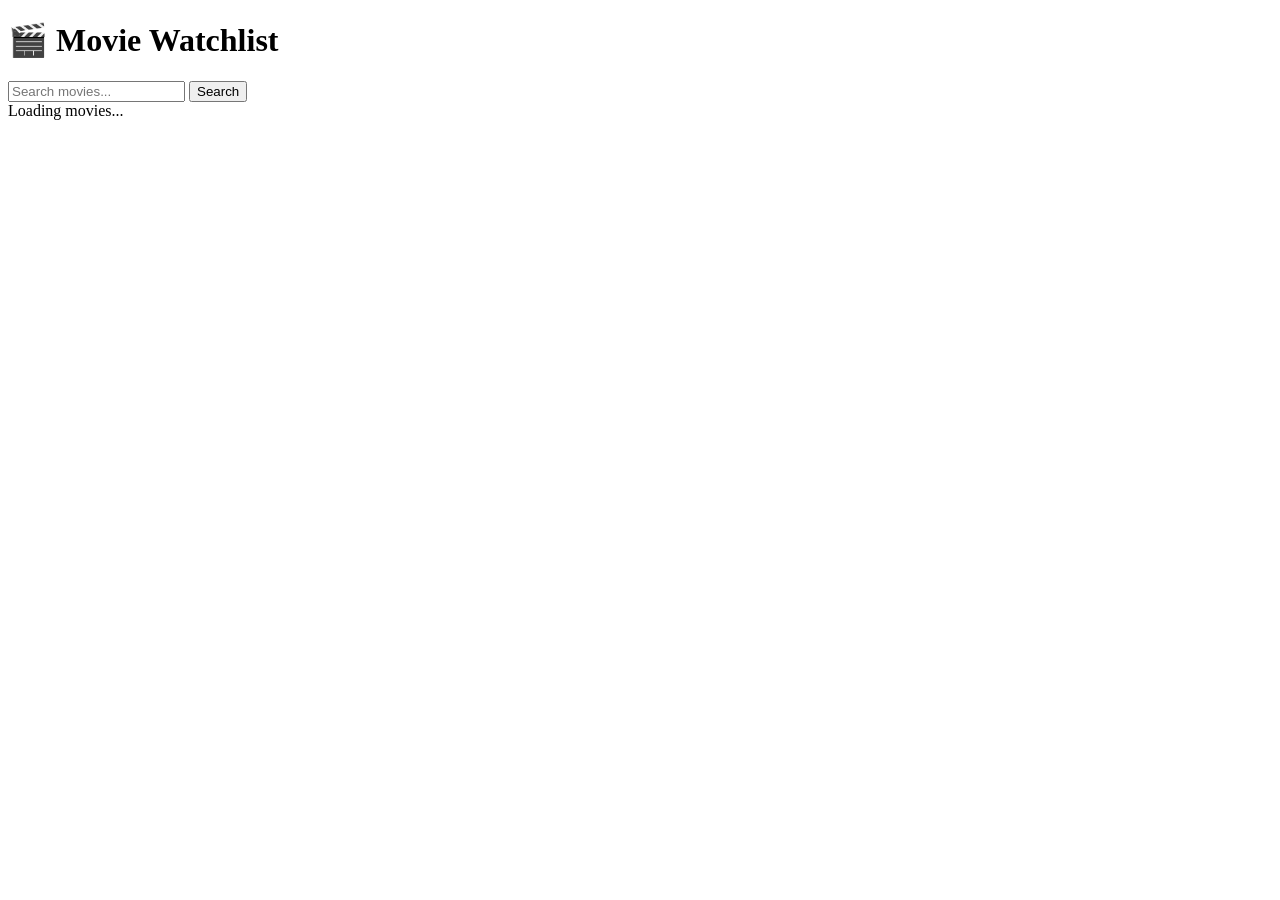
==== index.html @ 7f66b168 "milestone-2" ====
<!DOCTYPE html>
<html lang="en">
<head>
    <meta charset="UTF-8">
    <meta name="viewport" content="width=device-width, initial-scale=1.0">
    <title>Document</title>
    <link href="style.css" rel="stylesheet">
</head>
<body>
    <div class="container">
    
    <h1>🎬 Movie Watchlist</h1>

    <div class="search-box">
        <input 
            type="text" 
            id="searchInput" 
            placeholder="Search movies..."
        />
        <button id="searchBtn">Search</button>
    </div>

    <div id="loading" class="loading hidden">
        Loading movies...
    </div>

    <div id="movies" class="movies"></div>

</div>
    <script src="./script.js"></script>
</body>
</html>
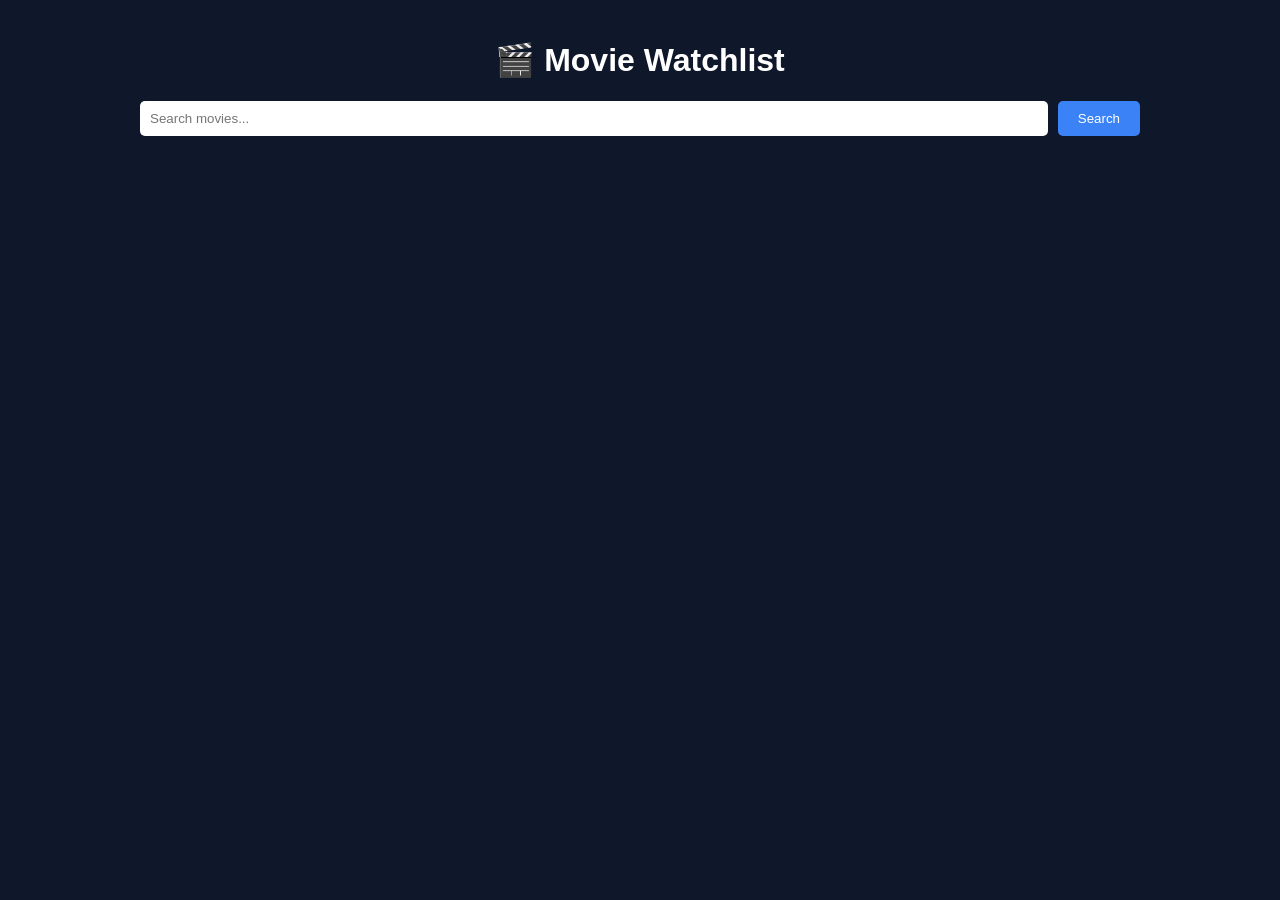
==== commit 64ec553e: "milestone-2-progress" ====
--- a/index.html
+++ b/index.html
@@ -27,6 +27,9 @@
     <div id="movies" class="movies"></div>
 
 </div>
-    <script src="./script.js"></script>
+<script src="config.js"></script>
+<script src="script.js"></script>
+
+<script src="./script.js"></script>
 </body>
 </html>
--- a/style.css
+++ b/style.css
@@ -0,0 +1,62 @@
+body {
+font-family: Arial, sans-serif;
+background: #0f172a;
+color: white;
+margin: 0;
+padding: 0;
+}
+
+.container {
+max-width: 1000px;
+margin: auto;
+padding: 20px;
+}
+h1 {
+text-align: center;
+}
+
+.search-box {
+display: flex;
+gap: 10px;
+margin-bottom: 20px;
+}
+input {
+flex: 1;
+padding: 10px;
+border-radius: 5px;
+border: none;
+}
+
+button {
+padding: 10px 20px;
+background: #3b82f6;
+color: white;
+border: none;
+border-radius: 5px;
+cursor: pointer;
+}
+.movies {
+display: grid;
+grid-template-columns: repeat(auto-fill,minmax(200px,1fr));
+gap: 20px;
+}
+
+.movie-card {
+background: #1e293b;
+padding: 10px;
+border-radius: 10px;
+}
+
+.movie-card img {
+width: 100%;
+border-radius: 5px;
+}
+
+.loading {
+text-align: center;
+font-size: 20px;
+}
+
+.hidden {
+display: none;
+}
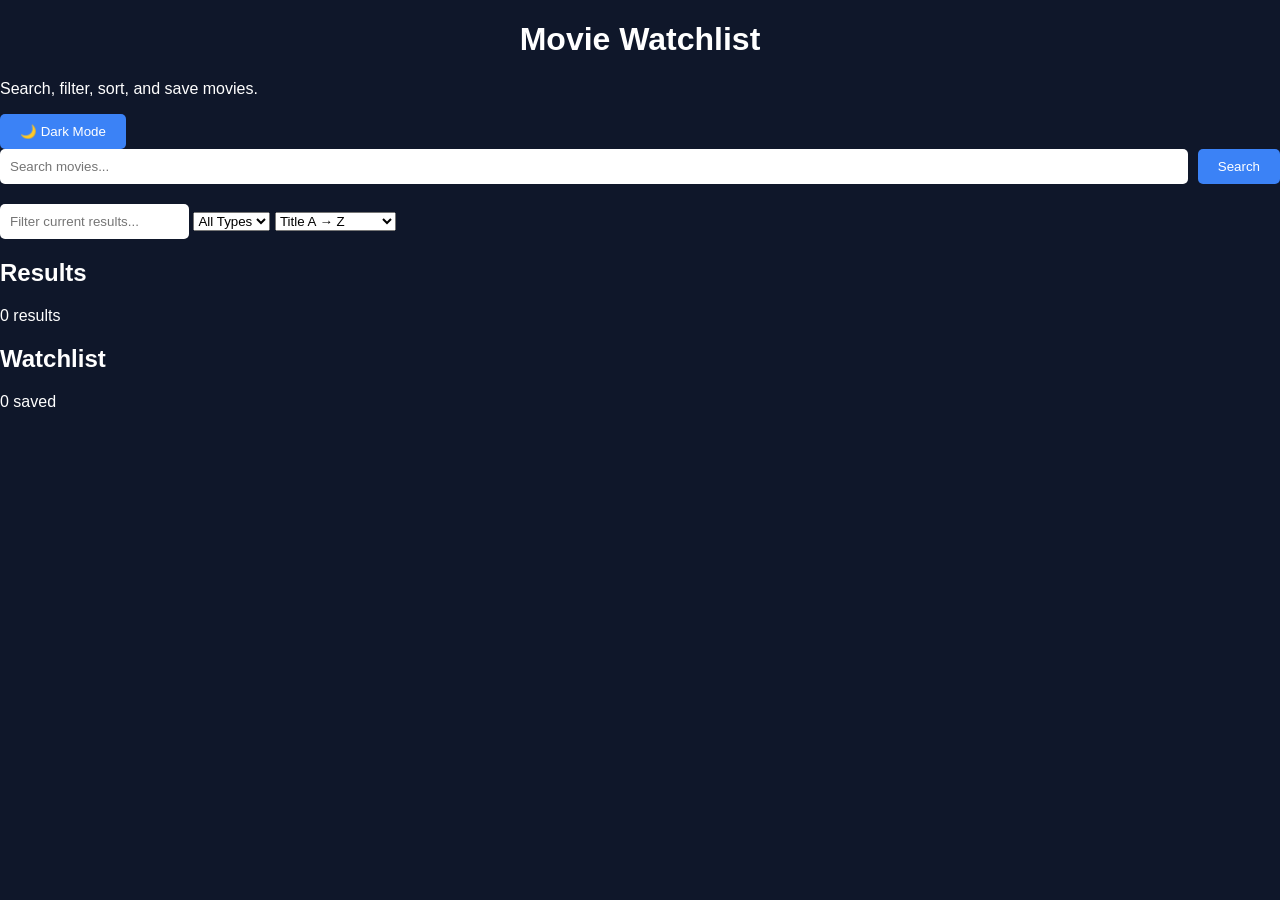
==== commit 828ef2a8: "Updated full HTML layout and modal fix" ====
--- a/index.html
+++ b/index.html
@@ -1,35 +1,142 @@
 <!DOCTYPE html>
 <html lang="en">
 <head>
-    <meta charset="UTF-8">
-    <meta name="viewport" content="width=device-width, initial-scale=1.0">
-    <title>Document</title>
-    <link href="style.css" rel="stylesheet">
+<meta charset="UTF-8" />
+<meta name="viewport" content="width=device-width, initial-scale=1.0" />
+<title>Movie Watchlist</title>
+<link rel="stylesheet" href="style.css" />
 </head>
+
 <body>
-    <div class="container">
-    
-    <h1>🎬 Movie Watchlist</h1>
 
-    <div class="search-box">
-        <input 
-            type="text" 
-            id="searchInput" 
-            placeholder="Search movies..."
-        />
-        <button id="searchBtn">Search</button>
-    </div>
+<div class="app">
 
-    <div id="loading" class="loading hidden">
-        Loading movies...
-    </div>
+<header class="topbar">
+<div>
+<h1>Movie Watchlist</h1>
+<p>Search, filter, sort, and save movies.</p>
+</div>
 
-    <div id="movies" class="movies"></div>
+<button id="themeToggle" class="ghost-btn">
+🌙 Dark Mode
+</button>
+
+</header>
+
+<section class="controls">
+
+<form id="searchForm" class="search-box">
+
+<input
+type="text"
+id="searchInput"
+placeholder="Search movies..."
+autocomplete="off"
+/>
+
+<button type="submit">
+Search
+</button>
+
+</form>
+
+<div class="filters">
+
+<input
+type="text"
+id="keywordFilter"
+placeholder="Filter current results..."
+autocomplete="off"
+/>
+
+<select id="typeFilter">
+
+<option value="all">All Types</option>
+<option value="movie">Movies</option>
+<option value="series">Series</option>
+<option value="episode">Episodes</option>
+
+</select>
+
+<select id="sortBy">
+
+<option value="title-asc">
+Title A → Z
+</option>
+
+<option value="title-desc">
+Title Z → A
+</option>
+
+<option value="year-asc">
+Year Old → New
+</option>
+
+<option value="year-desc">
+Year New → Old
+</option>
+
+</select>
 
 </div>
-<script src="config.js"></script>
+
+</section>
+
+<section class="section">
+
+<div class="section-head">
+
+<h2>Results</h2>
+
+<span id="resultCount">
+0 results
+</span>
+
+</div>
+
+<div id="loading" class="loading hidden">
+Loading movies...
+</div>
+
+<div id="movies" class="movies"></div>
+
+</section>
+
+<section class="section">
+
+<div class="section-head">
+
+<h2>Watchlist</h2>
+
+<span id="watchlistCount">
+0 saved
+</span>
+
+</div>
+
+<div id="watchlist" class="movies"></div>
+
+</section>
+
+</div>
+
+
+<div id="modal" class="modal hidden">
+
+<div class="modal-card">
+
+<button id="closeModal" class="close-btn">
+×
+</button>
+
+<div id="modalBody"></div>
+
+</div>
+
+</div>
+
 <script src="script.js"></script>
 
-<script src="./script.js"></script>
 </body>
-</html>+
+</html>
--- a/style.css
+++ b/style.css
@@ -59,4 +59,99 @@
 
 .hidden {
 display: none;
-}+}
+.movie-card {
+  background: linear-gradient(145deg, #0f172a, #020617);
+  border-radius: 18px;
+  overflow: hidden;
+  height: 420px;
+  display: flex;
+  flex-direction: column;
+  justify-content: center;
+  align-items: center;
+  position: relative;
+  transition: 0.3s ease;
+}
+.movie-card:hover {
+  transform: translateY(-8px);
+  box-shadow: 0 20px 40px rgba(0,0,0,0.5);
+}
+
+.movie-card img {
+  width: 100%;
+  height: 280px;
+  object-fit: cover;
+}
+
+.movie-card img[src="N/A"],
+.movie-card img:not([src]) {
+  display: none;
+}
+.movie-info {
+  text-align: center;
+  padding: 20px;
+}
+
+.movie-info h3 {
+  font-size: 22px;
+  font-weight: 600;
+  line-height: 1.4;
+  background: linear-gradient(90deg,#22c55e,#06b6d4);
+  -webkit-background-clip: text;
+  -webkit-text-fill-color: transparent;
+}
+.movie-info p {
+  margin-top: 10px;
+  font-size: 16px;
+  color: #94a3b8;
+}
+
+/* When no image */
+.movie-card.no-image {
+  justify-content: center;
+  align-items: center;
+}
+
+.movie-card.no-image .movie-info h3 {
+  font-size: 26px;
+}
+.movie-card {
+background: linear-gradient(145deg,#020617,#020617);
+border-radius:20px;
+height:420px;
+display:flex;
+flex-direction:column;
+overflow:hidden;
+position:relative;
+}
+
+.movie-card img {
+width:100%;
+height:260px;
+object-fit:cover;
+}
+.movie-info {
+padding:20px;
+text-align:center;
+}
+
+.no-image {
+justify-content:center;
+align-items:center;
+}
+
+.no-image .movie-info {
+padding:0;
+}
+.no-image h3 {
+font-size:28px;
+font-weight:600;
+background: linear-gradient(90deg,#22c55e,#06b6d4);
+-webkit-background-clip:text;
+-webkit-text-fill-color:transparent;
+}
+
+.no-image p {
+margin-top:10px;
+color:#94a3b8;
+}
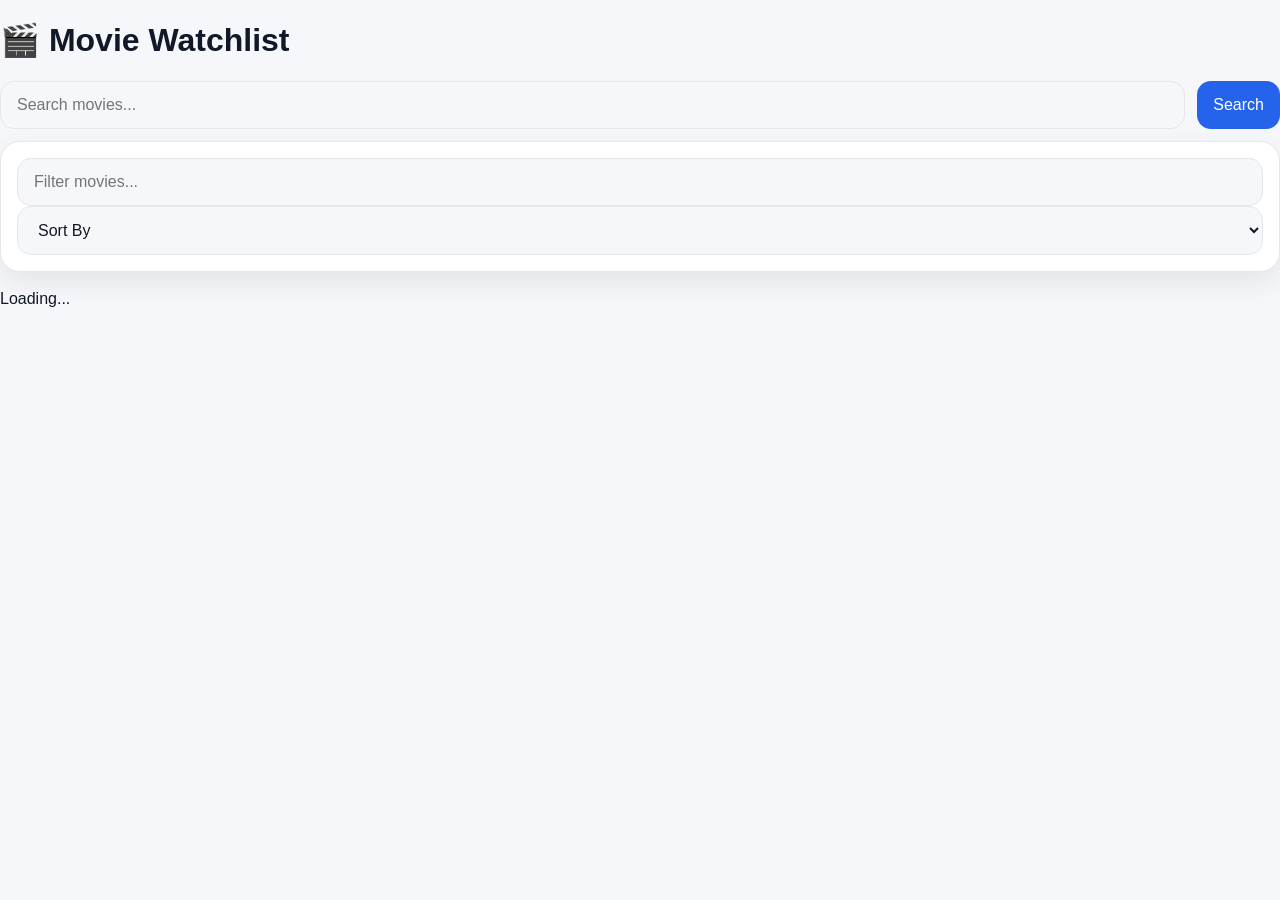
==== commit 987390a6: "Update index.html" ====
--- a/index.html
+++ b/index.html
@@ -1,142 +1,38 @@
 <!DOCTYPE html>
 <html lang="en">
 <head>
-<meta charset="UTF-8" />
-<meta name="viewport" content="width=device-width, initial-scale=1.0" />
+<meta charset="UTF-8">
+<meta name="viewport" content="width=device-width, initial-scale=1.0">
 <title>Movie Watchlist</title>
-<link rel="stylesheet" href="style.css" />
+<link rel="stylesheet" href="style.css">
 </head>
 
 <body>
 
-<div class="app">
+<h1>🎬 Movie Watchlist</h1>
 
-<header class="topbar">
-<div>
-<h1>Movie Watchlist</h1>
-<p>Search, filter, sort, and save movies.</p>
+<div class="search-box">
+<input type="text" id="searchInput" placeholder="Search movies...">
+<button id="searchBtn">Search</button>
 </div>
 
-<button id="themeToggle" class="ghost-btn">
-🌙 Dark Mode
-</button>
-
-</header>
-
-<section class="controls">
-
-<form id="searchForm" class="search-box">
-
-<input
-type="text"
-id="searchInput"
-placeholder="Search movies..."
-autocomplete="off"
-/>
-
-<button type="submit">
-Search
-</button>
-
-</form>
-
-<div class="filters">
-
-<input
-type="text"
-id="keywordFilter"
-placeholder="Filter current results..."
-autocomplete="off"
-/>
-
-<select id="typeFilter">
-
-<option value="all">All Types</option>
-<option value="movie">Movies</option>
-<option value="series">Series</option>
-<option value="episode">Episodes</option>
-
-</select>
+<div class="controls">
+<input type="text" id="keywordFilter" placeholder="Filter movies...">
 
 <select id="sortBy">
-
-<option value="title-asc">
-Title A → Z
-</option>
-
-<option value="title-desc">
-Title Z → A
-</option>
-
-<option value="year-asc">
-Year Old → New
-</option>
-
-<option value="year-desc">
-Year New → Old
-</option>
-
+<option value="">Sort By</option>
+<option value="title-asc">Title A-Z</option>
+<option value="title-desc">Title Z-A</option>
+<option value="year-asc">Year Old-New</option>
+<option value="year-desc">Year New-Old</option>
 </select>
-
 </div>
 
-</section>
+<div id="loading" class="hidden">Loading...</div>
 
-<section class="section">
-
-<div class="section-head">
-
-<h2>Results</h2>
-
-<span id="resultCount">
-0 results
-</span>
-
-</div>
-
-<div id="loading" class="loading hidden">
-Loading movies...
-</div>
-
-<div id="movies" class="movies"></div>
-
-</section>
-
-<section class="section">
-
-<div class="section-head">
-
-<h2>Watchlist</h2>
-
-<span id="watchlistCount">
-0 saved
-</span>
-
-</div>
-
-<div id="watchlist" class="movies"></div>
-
-</section>
-
-</div>
-
-
-<div id="modal" class="modal hidden">
-
-<div class="modal-card">
-
-<button id="closeModal" class="close-btn">
-×
-</button>
-
-<div id="modalBody"></div>
-
-</div>
-
-</div>
+<div id="movies"></div>
 
 <script src="script.js"></script>
 
 </body>
-
 </html>
--- a/style.css
+++ b/style.css
@@ -1,157 +1,269 @@
+:root {
+  --bg: #f5f7fb;
+  --panel: #ffffff;
+  --text: #111827;
+  --muted: #6b7280;
+  --border: #e5e7eb;
+  --primary: #2563eb;
+  --primary-hover: #1d4ed8;
+  --shadow: 0 10px 30px rgba(0, 0, 0, 0.08);
+}
+
+:root[data-theme="dark"] {
+  --bg: #0f172a;
+  --panel: #111827;
+  --text: #f9fafb;
+  --muted: #9ca3af;
+  --border: #243041;
+  --primary: #60a5fa;
+  --primary-hover: #3b82f6;
+  --shadow: 0 10px 30px rgba(0, 0, 0, 0.25);
+}
+* {
+box-sizing: border-box;
+}
+
 body {
-font-family: Arial, sans-serif;
-background: #0f172a;
+margin: 0;
+font-family: Arial, Helvetica, sans-serif;
+background: var(--bg);
+color: var(--text);
+}
+
+.app {
+width: min(1180px, calc(100% - 32px));
+margin: 24px auto 40px;
+}
+.topbar,
+.controls,
+.section {
+background: var(--panel);
+border: 1px solid var(--border);
+border-radius: 20px;
+box-shadow: var(--shadow);
+}
+
+.topbar {
+display: flex;
+justify-content: space-between;
+gap: 16px;
+align-items: center;
+padding: 20px;
+margin-bottom: 18px;
+}
+
+.topbar h1 {
+margin: 0 0 6px;
+font-size: 2rem;
+}
+
+.topbar p {
+margin: 0;
+color: var(--muted);
+}
+.controls {
+padding: 16px;
+margin-bottom: 18px;
+}
+
+.search-box,
+.filters {
+display: grid;
+gap: 12px;
+}
+
+.search-box {
+grid-template-columns: 1fr auto;
+margin-bottom: 12px;
+}
+
+.filters {
+grid-template-columns: repeat(3, minmax(0, 1fr));
+}
+input,
+select,
+button {
+font: inherit;
+}
+
+input,
+select {
+width: 100%;
+padding: 14px 16px;
+border-radius: 14px;
+border: 1px solid var(--border);
+background: var(--bg);
+color: var(--text);
+outline: none;
+}
+
+button {
+border: none;
+border-radius: 14px;
+padding: 14px 16px;
+cursor: pointer;
+transition: 0.2s ease;
+}
+
+button:hover {
+transform: translateY(-1px);
+}
+.search-box button,
+.primary-btn {
+background: var(--primary);
 color: white;
+}
+
+.search-box button:hover,
+.primary-btn:hover {
+background: var(--primary-hover);
+}
+
+.ghost-btn,
+.icon-btn {
+background: transparent;
+border: 1px solid var(--border);
+color: var(--text);
+}
+.section {
+padding: 18px;
+margin-bottom: 18px;
+}
+
+.section-head {
+display: flex;
+justify-content: space-between;
+align-items: center;
+gap: 12px;
+margin-bottom: 14px;
+}
+
+.section-head h2 {
 margin: 0;
-padding: 0;
-}
-
-.container {
-max-width: 1000px;
-margin: auto;
+}
+
+.section-head span {
+color: var(--muted);
+}
+
+.loading,
+.empty-state {
+color: var(--muted);
+padding: 18px 4px;
+}
+
+.movies {
+display: grid;
+grid-template-columns: repeat(auto-fit, minmax(220px, 1fr));
+gap: 16px;
+}
+
+.movie-card {
+overflow: hidden;
+border-radius: 18px;
+border: 1px solid var(--border);
+background: var(--panel);
+}
+
+.movie-poster {
+width: 100%;
+aspect-ratio: 2 / 3;
+object-fit: cover;
+display: block;
+background: var(--bg);
+}
+
+.movie-card__body {
+padding: 14px;
+}
+
+.movie-card__body h3 {
+margin: 0 0 8px;
+font-size: 1.05rem;
+}
+
+.movie-card__body p {
+margin: 0 0 12px;
+color: var(--muted);
+}
+
+.movie-actions {
+display: grid;
+gap: 10px;
+}
+
+.icon-btn,
+.primary-btn {
+width: 100%;
+}
+.modal {
+position: fixed;
+top: 0;
+left: 0;
+right: 0;
+bottom: 0;
+background: rgba(0,0,0,0.6);
+display: flex;
+align-items: center;
+justify-content: center;
+z-index: 1000;
+}
+
+.modal.hidden {
+display: none;
+}
+
+.modal-card {
+position: relative;
+width: min(900px, 100%);
+background: var(--panel);
+color: var(--text);
+border-radius: 20px;
 padding: 20px;
-}
-h1 {
-text-align: center;
-}
-
-.search-box {
-display: flex;
-gap: 10px;
-margin-bottom: 20px;
-}
-input {
-flex: 1;
-padding: 10px;
-border-radius: 5px;
-border: none;
-}
-
-button {
-padding: 10px 20px;
-background: #3b82f6;
-color: white;
-border: none;
-border-radius: 5px;
-cursor: pointer;
-}
-.movies {
-display: grid;
-grid-template-columns: repeat(auto-fill,minmax(200px,1fr));
+box-shadow: var(--shadow);
+border: 1px solid var(--border);
+}
+
+.close-btn {
+position: absolute;
+top: 12px;
+right: 12px;
+width: 40px;
+height: 40px;
+border-radius: 50%;
+background: var(--bg);
+color: var(--text);
+font-size: 1.4rem;
+}
+
+.modal-grid {
+display: grid;
+grid-template-columns: 240px 1fr;
 gap: 20px;
-}
-
-.movie-card {
-background: #1e293b;
-padding: 10px;
-border-radius: 10px;
-}
-
-.movie-card img {
-width: 100%;
-border-radius: 5px;
-}
-
-.loading {
-text-align: center;
-font-size: 20px;
-}
-
-.hidden {
-display: none;
-}
-.movie-card {
-  background: linear-gradient(145deg, #0f172a, #020617);
-  border-radius: 18px;
-  overflow: hidden;
-  height: 420px;
-  display: flex;
-  flex-direction: column;
-  justify-content: center;
-  align-items: center;
-  position: relative;
-  transition: 0.3s ease;
-}
-.movie-card:hover {
-  transform: translateY(-8px);
-  box-shadow: 0 20px 40px rgba(0,0,0,0.5);
-}
-
-.movie-card img {
-  width: 100%;
-  height: 280px;
-  object-fit: cover;
-}
-
-.movie-card img[src="N/A"],
-.movie-card img:not([src]) {
-  display: none;
-}
-.movie-info {
-  text-align: center;
-  padding: 20px;
-}
-
-.movie-info h3 {
-  font-size: 22px;
-  font-weight: 600;
-  line-height: 1.4;
-  background: linear-gradient(90deg,#22c55e,#06b6d4);
-  -webkit-background-clip: text;
-  -webkit-text-fill-color: transparent;
-}
-.movie-info p {
-  margin-top: 10px;
-  font-size: 16px;
-  color: #94a3b8;
-}
-
-/* When no image */
-.movie-card.no-image {
-  justify-content: center;
-  align-items: center;
-}
-
-.movie-card.no-image .movie-info h3 {
-  font-size: 26px;
-}
-.movie-card {
-background: linear-gradient(145deg,#020617,#020617);
-border-radius:20px;
-height:420px;
-display:flex;
-flex-direction:column;
-overflow:hidden;
-position:relative;
-}
-
-.movie-card img {
-width:100%;
-height:260px;
-object-fit:cover;
-}
-.movie-info {
-padding:20px;
-text-align:center;
-}
-
-.no-image {
-justify-content:center;
-align-items:center;
-}
-
-.no-image .movie-info {
-padding:0;
-}
-.no-image h3 {
-font-size:28px;
-font-weight:600;
-background: linear-gradient(90deg,#22c55e,#06b6d4);
--webkit-background-clip:text;
--webkit-text-fill-color:transparent;
-}
-
-.no-image p {
-margin-top:10px;
-color:#94a3b8;
-}
+align-items: start;
+}
+
+.modal-grid img {
+width: 100%;
+border-radius: 16px;
+}
+
+.plot {
+color: var(--muted);
+line-height: 1.6;
+}
+@media (max-width: 760px) {
+
+.topbar,
+.search-box,
+.filters,
+.modal-grid {
+grid-template-columns: 1fr;
+display: grid;
+}
+
+.topbar {
+justify-content: stretch;
+}
+
+}
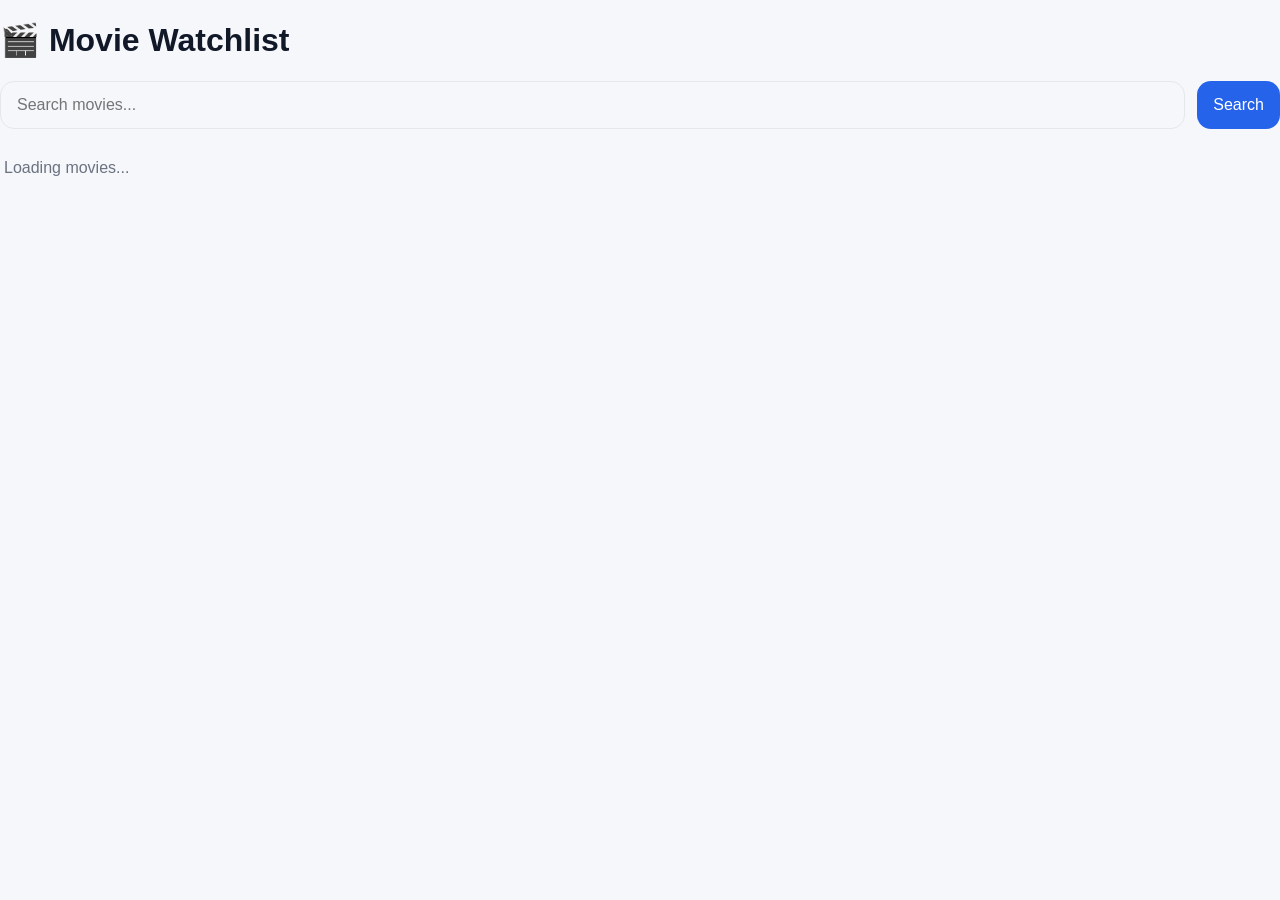
==== commit 4faeac46: "updated html" ====
--- a/index.html
+++ b/index.html
@@ -1,38 +1,35 @@
 <!DOCTYPE html>
 <html lang="en">
 <head>
-<meta charset="UTF-8">
-<meta name="viewport" content="width=device-width, initial-scale=1.0">
-<title>Movie Watchlist</title>
-<link rel="stylesheet" href="style.css">
+    <meta charset="UTF-8">
+    <meta name="viewport" content="width=device-width, initial-scale=1.0">
+    <title>Document</title>
+    <link href="style.css" rel="stylesheet">
 </head>
 
 <body>
+    <div class="container">
+    
+    <h1>🎬 Movie Watchlist</h1>
 
-<h1>🎬 Movie Watchlist</h1>
+    <div class="search-box">
+        <input 
+            type="text" 
+            id="searchInput" 
+            placeholder="Search movies..."
+        />
+        <button id="searchBtn">Search</button>
+    </div>
 
-<div class="search-box">
-<input type="text" id="searchInput" placeholder="Search movies...">
-<button id="searchBtn">Search</button>
+    <div id="loading" class="loading hidden">
+        Loading movies...
+    </div>
+
+    <div id="movies" class="movies"></div>
+
 </div>
 
-<div class="controls">
-<input type="text" id="keywordFilter" placeholder="Filter movies...">
+<script src="./script.js"></script>
+</body>
 
-<select id="sortBy">
-<option value="">Sort By</option>
-<option value="title-asc">Title A-Z</option>
-<option value="title-desc">Title Z-A</option>
-<option value="year-asc">Year Old-New</option>
-<option value="year-desc">Year New-Old</option>
-</select>
-</div>
-
-<div id="loading" class="hidden">Loading...</div>
-
-<div id="movies"></div>
-
-<script src="script.js"></script>
-
-</body>
 </html>
--- a/style.css
+++ b/style.css
@@ -212,58 +212,73 @@
 .modal.hidden {
 display: none;
 }
-
-.modal-card {
-position: relative;
-width: min(900px, 100%);
-background: var(--panel);
-color: var(--text);
-border-radius: 20px;
-padding: 20px;
-box-shadow: var(--shadow);
-border: 1px solid var(--border);
-}
-
-.close-btn {
-position: absolute;
-top: 12px;
-right: 12px;
-width: 40px;
-height: 40px;
-border-radius: 50%;
-background: var(--bg);
-color: var(--text);
-font-size: 1.4rem;
-}
-
-.modal-grid {
-display: grid;
-grid-template-columns: 240px 1fr;
-gap: 20px;
-align-items: start;
-}
-
-.modal-grid img {
-width: 100%;
-border-radius: 16px;
-}
-
-.plot {
-color: var(--muted);
-line-height: 1.6;
-}
-@media (max-width: 760px) {
-
-.topbar,
-.search-box,
-.filters,
-.modal-grid {
-grid-template-columns: 1fr;
-display: grid;
-}
-
-.topbar {
-justify-content: stretch;
-}
-
-}
+.movie-info {
+  text-align: center;
+  padding: 20px;
+}
+
+.movie-info h3 {
+  font-size: 22px;
+  font-weight: 600;
+  line-height: 1.4;
+  background: linear-gradient(90deg,#22c55e,#06b6d4);
+  -webkit-background-clip: text;
+  -webkit-text-fill-color: transparent;
+}
+.movie-info p {
+  margin-top: 10px;
+  font-size: 16px;
+  color: #94a3b8;
+}
+
+/* When no image */
+.movie-card.no-image {
+  justify-content: center;
+  align-items: center;
+}
+
+.movie-card.no-image .movie-info h3 {
+  font-size: 26px;
+}
+.movie-card {
+background: linear-gradient(145deg,#020617,#020617);
+border-radius:20px;
+height:420px;
+display:flex;
+flex-direction:column;
+overflow:hidden;
+position:relative;
+}
+
+.movie-card img {
+width:100%;
+height:260px;
+object-fit:cover;
+}
+.movie-info {
+padding:20px;
+text-align:center;
+}
+
+.no-image {
+justify-content:center;
+align-items:center;
+}
+
+.no-image .movie-info {
+padding:0;
+}
+.no-image h3 {
+font-size:28px;
+font-weight:600;
+background: linear-gradient(90deg,#22c55e,#06b6d4);
+-webkit-background-clip:text;
+-webkit-text-fill-color:transparent;
+}
+
+.no-image p {
+margin-top:10px;
+color:#94a3b8;
+}
+
+}
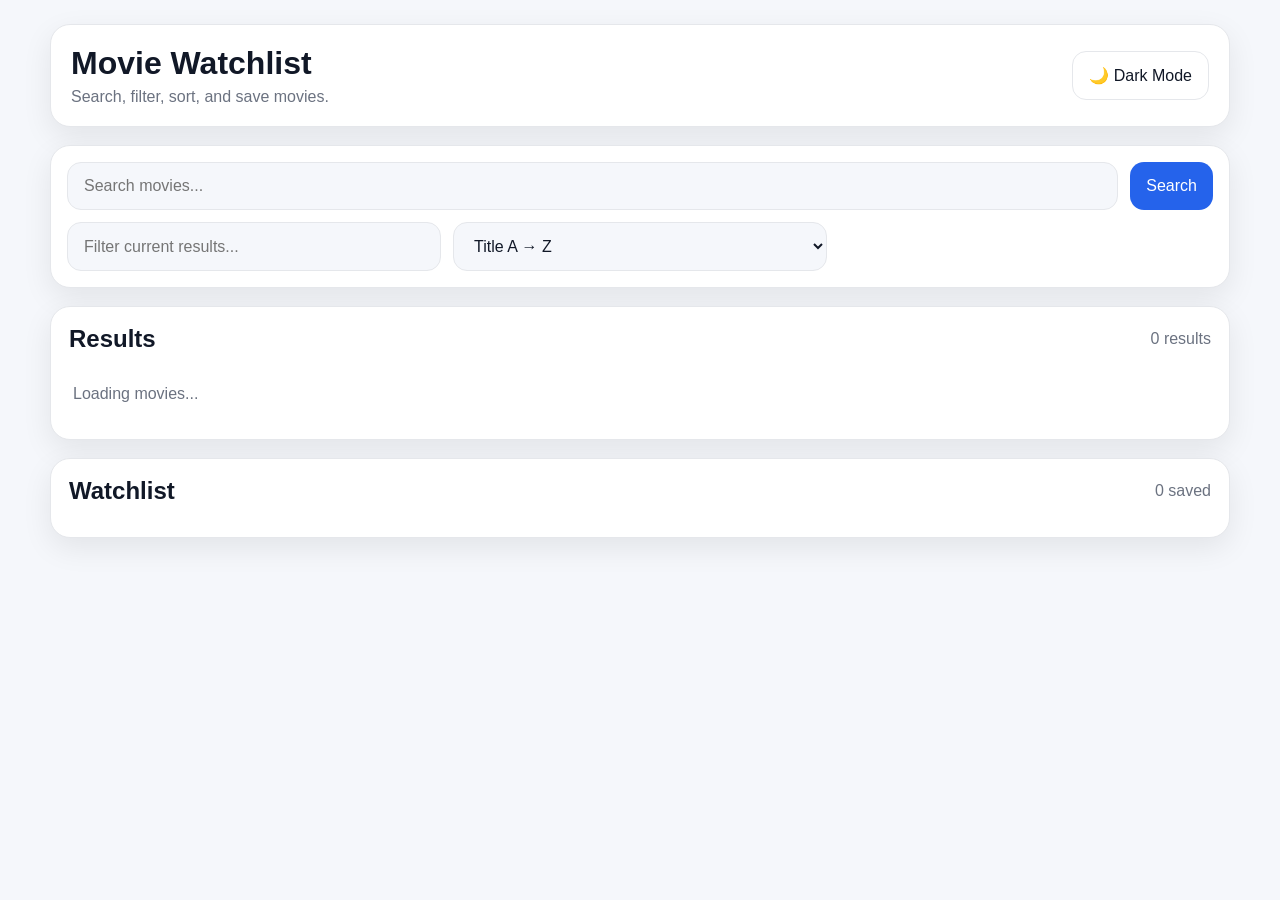
==== commit 5bf37fe2: "updated html" ====
--- a/index.html
+++ b/index.html
@@ -1,35 +1,94 @@
 <!DOCTYPE html>
+
 <html lang="en">
 <head>
-    <meta charset="UTF-8">
-    <meta name="viewport" content="width=device-width, initial-scale=1.0">
-    <title>Document</title>
-    <link href="style.css" rel="stylesheet">
+<meta charset="UTF-8">
+<meta name="viewport" content="width=device-width, initial-scale=1.0">
+<title>Movie Watchlist</title>
+<link rel="stylesheet" href="style.css">
 </head>
 
 <body>
-    <div class="container">
-    
-    <h1>🎬 Movie Watchlist</h1>
 
-    <div class="search-box">
-        <input 
-            type="text" 
-            id="searchInput" 
-            placeholder="Search movies..."
-        />
-        <button id="searchBtn">Search</button>
-    </div>
+<div class="app">
 
-    <div id="loading" class="loading hidden">
-        Loading movies...
-    </div>
+<header class="topbar">
+<div>
+<h1>Movie Watchlist</h1>
+<p>Search, filter, sort, and save movies.</p>
+</div>
 
-    <div id="movies" class="movies"></div>
+<button id="themeToggle" class="ghost-btn">
+🌙 Dark Mode
+</button>
+</header>
+
+<section class="controls">
+
+<form id="searchForm" class="search-box">
+
+<input 
+type="text" 
+id="searchInput" 
+placeholder="Search movies..." 
+autocomplete="off"
+/>
+
+<button type="submit">
+Search
+</button>
+
+</form>
+
+<div class="filters">
+
+<input 
+type="text" 
+id="keywordFilter" 
+placeholder="Filter current results..." 
+autocomplete="off"
+/>
+
+<select id="sortBy">
+<option value="title-asc">Title A → Z</option>
+<option value="title-desc">Title Z → A</option>
+<option value="year-asc">Year Old → New</option>
+<option value="year-desc">Year New → Old</option>
+</select>
 
 </div>
 
-<script src="./script.js"></script>
+</section>
+
+<section class="section">
+
+<div class="section-head">
+<h2>Results</h2>
+<span id="resultCount">0 results</span>
+</div>
+
+<div id="loading" class="loading hidden">
+Loading movies...
+</div>
+
+<div id="movies" class="movies"></div>
+
+</section>
+
+<section class="section">
+
+<div class="section-head">
+<h2>Watchlist</h2>
+<span id="watchlistCount">0 saved</span>
+</div>
+
+<div id="watchlist" class="movies"></div>
+
+</section>
+
+</div>
+
+<script src="script.js"></script>
+
 </body>
-
 </html>
--- a/style.css
+++ b/style.css
@@ -281,4 +281,3 @@
 color:#94a3b8;
 }
 
-}
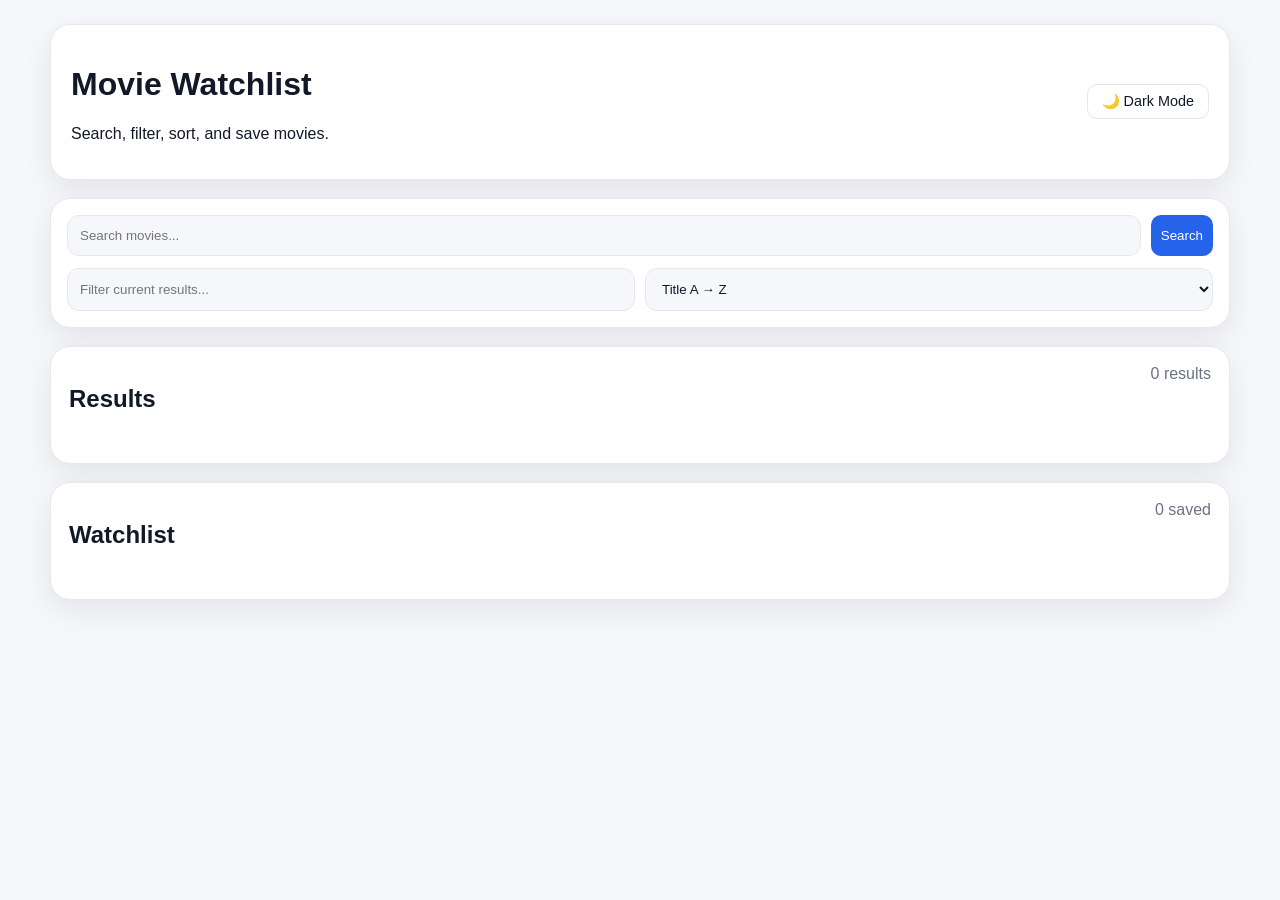
==== commit 7b963219: "updated Readme" ====
--- a/index.html
+++ b/index.html
@@ -18,9 +18,7 @@
 <p>Search, filter, sort, and save movies.</p>
 </div>
 
-<button id="themeToggle" class="ghost-btn">
-🌙 Dark Mode
-</button>
+<button id="themeToggle" class="ghost-btn">🌙 Dark Mode</button>
 </header>
 
 <section class="controls">
--- a/style.css
+++ b/style.css
@@ -1,27 +1,32 @@
 :root {
-  --bg: #f5f7fb;
-  --panel: #ffffff;
-  --text: #111827;
-  --muted: #6b7280;
-  --border: #e5e7eb;
-  --primary: #2563eb;
-  --primary-hover: #1d4ed8;
-  --shadow: 0 10px 30px rgba(0, 0, 0, 0.08);
-}
-
-:root[data-theme="dark"] {
-  --bg: #0f172a;
-  --panel: #111827;
-  --text: #f9fafb;
-  --muted: #9ca3af;
-  --border: #243041;
-  --primary: #60a5fa;
-  --primary-hover: #3b82f6;
-  --shadow: 0 10px 30px rgba(0, 0, 0, 0.25);
-}
+--bg: #f5f7fb;
+--panel: #ffffff;
+--text: #111827;
+--muted: #6b7280;
+--border: #e5e7eb;
+--primary: #2563eb;
+--primary-hover: #1d4ed8;
+--danger: #ef4444;
+--favorite: #f59e0b;
+--shadow: 0 10px 30px rgba(0,0,0,0.08);
+}
+
+html[data-theme="dark"] {
+--bg: #0f172a;
+--panel: #111827;
+--text: #f9fafb;
+--muted: #9ca3af;
+--border: #243041;
+--primary: #60a5fa;
+--primary-hover: #3b82f6;
+--danger: #ef4444;
+--favorite: #f59e0b;
+--shadow: 0 10px 30px rgba(0,0,0,0.25);
+}
+
 * {
-box-sizing: border-box;
-}
+  box-sizing: border-box;
+  }
 
 body {
 margin: 0;
@@ -32,8 +37,11 @@
 
 .app {
 width: min(1180px, calc(100% - 32px));
-margin: 24px auto 40px;
-}
+margin: 24px auto;
+}
+
+/* Header */
+
 .topbar,
 .controls,
 .section {
@@ -46,85 +54,81 @@
 .topbar {
 display: flex;
 justify-content: space-between;
-gap: 16px;
 align-items: center;
 padding: 20px;
 margin-bottom: 18px;
 }
 
-.topbar h1 {
-margin: 0 0 6px;
-font-size: 2rem;
-}
-
-.topbar p {
-margin: 0;
-color: var(--muted);
-}
+/* Medium Dark Mode Button */
+
+.ghost-btn {
+background: transparent;
+border: 1px solid var(--border);
+color: var(--text);
+padding: 8px 14px;
+font-size: 0.9rem;
+border-radius: 10px;
+cursor: pointer;
+width: auto;
+transition: 0.2s ease;
+}
+
+.ghost-btn:hover {
+background: var(--bg);
+}
+
+/* Controls */
+
 .controls {
 padding: 16px;
 margin-bottom: 18px;
 }
 
-.search-box,
+.search-box {
+display: grid;
+grid-template-columns: 1fr auto;
+gap: 10px;
+margin-bottom: 12px;
+}
+
 .filters {
 display: grid;
-gap: 12px;
-}
-
-.search-box {
-grid-template-columns: 1fr auto;
-margin-bottom: 12px;
-}
-
-.filters {
-grid-template-columns: repeat(3, minmax(0, 1fr));
-}
-input,
-select,
-button {
-font: inherit;
-}
-
-input,
-select {
-width: 100%;
-padding: 14px 16px;
-border-radius: 14px;
+grid-template-columns: repeat(2,1fr);
+gap: 10px;
+}
+
+input, select {
+padding: 12px;
+border-radius: 12px;
 border: 1px solid var(--border);
 background: var(--bg);
 color: var(--text);
-outline: none;
 }
 
 button {
+padding: 10px;
+border-radius: 10px;
 border: none;
-border-radius: 14px;
-padding: 14px 16px;
 cursor: pointer;
+font-weight: 500;
 transition: 0.2s ease;
 }
 
 button:hover {
 transform: translateY(-1px);
 }
-.search-box button,
-.primary-btn {
+
+.search-box button {
 background: var(--primary);
 color: white;
 }
 
-.search-box button:hover,
-.primary-btn:hover {
+.search-box button:hover {
 background: var(--primary-hover);
 }
 
-.ghost-btn,
-.icon-btn {
-background: transparent;
-border: 1px solid var(--border);
-color: var(--text);
-}
+/* Sections */
+
 .section {
 padding: 18px;
 margin-bottom: 18px;
@@ -133,151 +137,106 @@
 .section-head {
 display: flex;
 justify-content: space-between;
-align-items: center;
-gap: 12px;
-margin-bottom: 14px;
-}
-
-.section-head h2 {
-margin: 0;
+margin-bottom: 12px;
 }
 
 .section-head span {
 color: var(--muted);
 }
 
-.loading,
-.empty-state {
-color: var(--muted);
-padding: 18px 4px;
-}
+/* Movie Grid */
 
 .movies {
 display: grid;
-grid-template-columns: repeat(auto-fit, minmax(220px, 1fr));
+grid-template-columns: repeat(auto-fit,minmax(220px,1fr));
 gap: 16px;
 }
 
 .movie-card {
-overflow: hidden;
-border-radius: 18px;
-border: 1px solid var(--border);
 background: var(--panel);
-}
-
-.movie-poster {
+border: 1px solid var(--border);
+border-radius: 16px;
+padding: 10px;
+}
+
+.movie-card img {
 width: 100%;
-aspect-ratio: 2 / 3;
-object-fit: cover;
-display: block;
-background: var(--bg);
-}
-
-.movie-card__body {
-padding: 14px;
-}
-
-.movie-card__body h3 {
-margin: 0 0 8px;
-font-size: 1.05rem;
-}
-
-.movie-card__body p {
-margin: 0 0 12px;
+border-radius: 12px;
+}
+
+.movie-info {
+padding: 8px;
+}
+
+.movie-info h3 {
+margin: 5px 0;
+font-size: 1rem;
+}
+
+.movie-info p {
+margin: 4px 0;
 color: var(--muted);
 }
 
-.movie-actions {
-display: grid;
-gap: 10px;
-}
-
-.icon-btn,
-.primary-btn {
+/* Buttons */
+
+.movie-info button {
 width: 100%;
-}
-.modal {
-position: fixed;
-top: 0;
-left: 0;
-right: 0;
-bottom: 0;
-background: rgba(0,0,0,0.6);
-display: flex;
-align-items: center;
-justify-content: center;
-z-index: 1000;
-}
-
-.modal.hidden {
-display: none;
-}
-.movie-info {
-  text-align: center;
-  padding: 20px;
-}
-
-.movie-info h3 {
-  font-size: 22px;
-  font-weight: 600;
-  line-height: 1.4;
-  background: linear-gradient(90deg,#22c55e,#06b6d4);
-  -webkit-background-clip: text;
-  -webkit-text-fill-color: transparent;
-}
-.movie-info p {
-  margin-top: 10px;
-  font-size: 16px;
-  color: #94a3b8;
-}
-
-/* When no image */
-.movie-card.no-image {
-  justify-content: center;
-  align-items: center;
-}
-
-.movie-card.no-image .movie-info h3 {
-  font-size: 26px;
-}
-.movie-card {
-background: linear-gradient(145deg,#020617,#020617);
-border-radius:20px;
-height:420px;
-display:flex;
-flex-direction:column;
-overflow:hidden;
-position:relative;
-}
-
-.movie-card img {
-width:100%;
-height:260px;
-object-fit:cover;
-}
-.movie-info {
+margin-top: 6px;
+background: var(--primary);
+color: white;
+}
+
+.movie-info button:hover {
+background: var(--primary-hover);
+}
+
+/* Favorite Button */
+
+.movie-info button:nth-child(4){
+background: var(--favorite);
+}
+
+/* Remove Button */
+
+.remove-btn {
+background: var(--danger) !important;
+color: white;
+}
+
+/* States */
+
+.hidden {
+display:none;
+}
+
+.loading{
 padding:20px;
 text-align:center;
 }
 
-.no-image {
-justify-content:center;
-align-items:center;
-}
-
-.no-image .movie-info {
-padding:0;
-}
-.no-image h3 {
-font-size:28px;
-font-weight:600;
-background: linear-gradient(90deg,#22c55e,#06b6d4);
--webkit-background-clip:text;
--webkit-text-fill-color:transparent;
-}
-
-.no-image p {
-margin-top:10px;
-color:#94a3b8;
-}
-
+.empty{
+padding:20px;
+text-align:center;
+color:var(--muted);
+}
+
+/* Responsive */
+
+@media(max-width:768px){
+
+.search-box{
+grid-template-columns:1fr;
+}
+
+.filters{
+grid-template-columns:1fr;
+}
+
+.topbar{
+flex-direction:column;
+gap:10px;
+align-items:flex-start;
+}
+
+}
